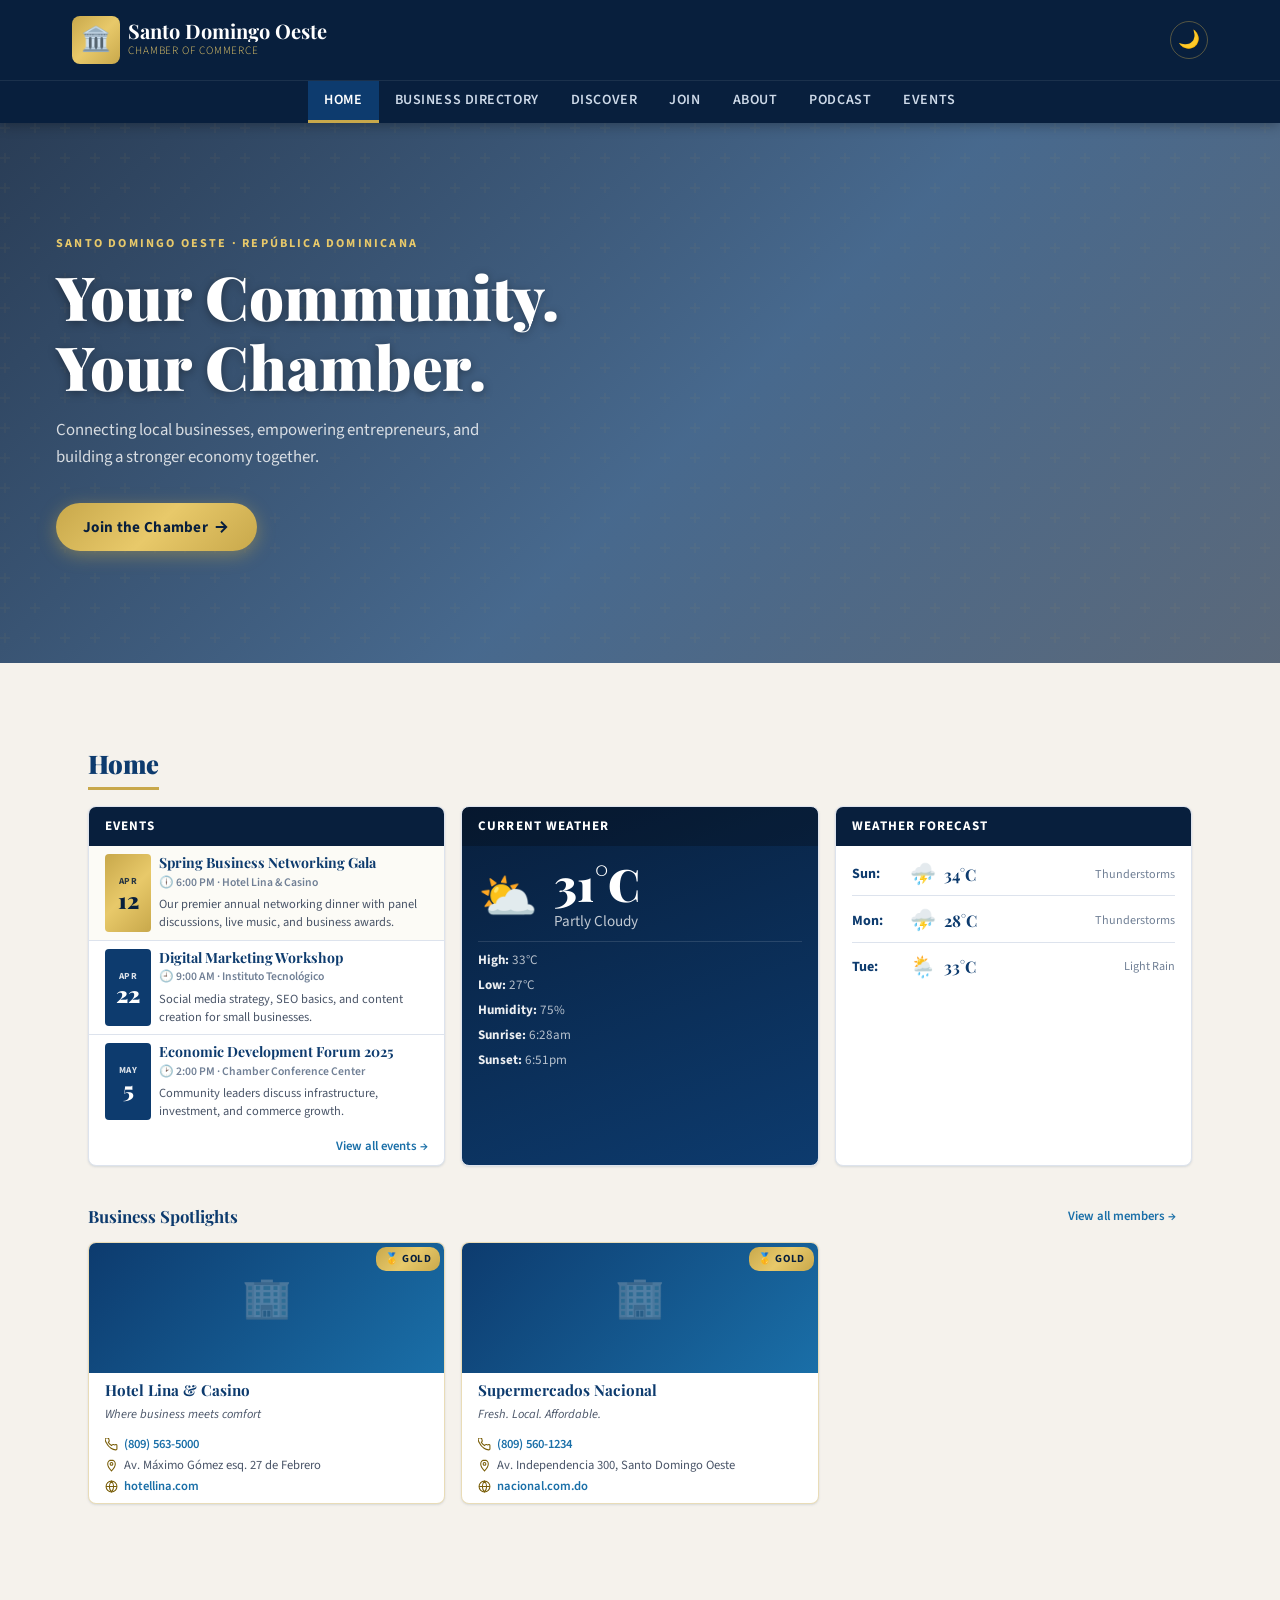
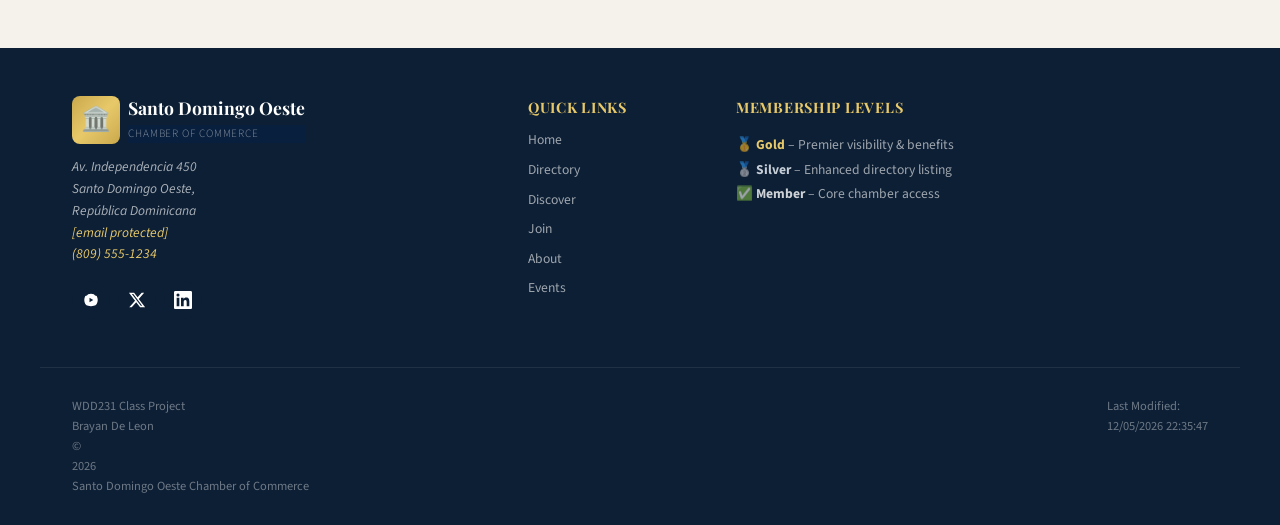
==== chamber/index.html @ 4461fe11 "WEEK3" ====
<!DOCTYPE html>
<html lang="en">
<head>
  <meta charset="UTF-8">
  <meta name="viewport" content="width=device-width, initial-scale=1.0">
  <meta name="description" content="Welcome to the Santo Domingo Oeste Chamber of Commerce. Empowering local businesses, fostering community growth, and connecting entrepreneurs in the region.">
  <meta name="author" content="Brayan De Leon">
  <title>Santo Domingo Oeste Chamber of Commerce</title>

  <link rel="icon" type="image/svg+xml" href="images/favicon.svg">
  <link rel="icon" type="image/png" sizes="32x32" href="images/favicon-32.png">

  <meta property="og:title" content="Santo Domingo Oeste Chamber of Commerce">
  <meta property="og:description" content="Empowering local businesses and fostering community growth in Santo Domingo Oeste.">
  <meta property="og:image" content="https://bryanW03.github.io/wdd231/chamber/images/logo.webp">
  <meta property="og:url" content="https://bryanW03.github.io/wdd231/chamber/index.html">
  <meta property="og:type" content="website">

  <link rel="preconnect" href="https://fonts.googleapis.com">
  <link rel="preconnect" href="https://fonts.gstatic.com" crossorigin>
  <link href="https://fonts.googleapis.com/css2?family=Playfair+Display:wght@700;900&family=Source+Sans+3:wght@300;400;600;700&display=swap" rel="stylesheet">

  <link rel="stylesheet" href="styles/normalize_style.css">
  <link rel="stylesheet" href="styles/small_style.css">
  <link rel="stylesheet" href="styles/large_style.css">
  <link rel="stylesheet" href="styles/home_style.css">
  <script src="scripts/script.js" defer></script>
  <script src="scripts/home.js" defer></script>
</head>

<body>

  <a href="#main-content" class="skip-link">Skip to main content</a>

  <!-- ══════════ HEADER ══════════ -->
  <header id="main-header">
    <div class="header-inner">
      <a href="index.html" class="logo-group" aria-label="Santo Domingo Oeste Chamber of Commerce - Home">
        <div class="logo-icon" aria-hidden="true">🏛️</div>
        <div class="logo-text">
          <span class="logo-title">Santo Domingo Oeste</span>
          <span class="logo-subtitle">Chamber of Commerce</span>
        </div>
      </a>
      <div class="header-controls">
        <button id="dark-mode-toggle" aria-label="Switch to dark mode" title="Toggle dark mode">🌙</button>
        <button id="menu-toggle" aria-label="Open navigation menu" aria-expanded="false" aria-controls="main-nav">
          <span class="hamburger-line"></span>
          <span class="hamburger-line"></span>
          <span class="hamburger-line"></span>
        </button>
      </div>
    </div>
    <nav id="main-nav" aria-label="Primary navigation">
      <ul>
        <li><a href="index.html" aria-current="page">Home</a></li>
        <li><a href="directory.html">Business Directory</a></li>
        <li><a href="discover.html">Discover</a></li>
        <li><a href="join.html">Join</a></li>
        <li><a href="about.html">About</a></li>
        <li><a href="podcast.html">Podcast</a></li>
        <li><a href="events.html">Events</a></li>
      </ul>
    </nav>
  </header>

  <!-- ══════════ HERO ══════════ -->
  <section class="hero" aria-labelledby="hero-heading">
    <div class="hero-bg" aria-hidden="true"></div>
    <div class="hero-overlay" aria-hidden="true"></div>
    <div class="hero-content">
      <p class="hero-eyebrow">Santo Domingo Oeste · República Dominicana</p>
      <h1 id="hero-heading" class="hero-title">
        Your Community.<br>Your Chamber.
      </h1>
      <p class="hero-subtitle">Connecting local businesses, empowering entrepreneurs, and building a stronger economy together.</p>
      <!-- ★ CALL TO ACTION — required by rubric ★ -->
      <a href="join.html" class="btn-cta" aria-label="Join the Santo Domingo Oeste Chamber of Commerce">
        Join the Chamber
        <svg viewBox="0 0 24 24" fill="none" stroke="currentColor" stroke-width="2.5" width="18" height="18" aria-hidden="true">
          <path d="M5 12h14M12 5l7 7-7 7"/>
        </svg>
      </a>
    </div>
  </section>

  <!-- ══════════ MAIN ══════════ -->
  <main id="main-content">
    <div class="home-wrapper">

      <!-- SECTION LABEL — mirrors wireframe "Home" label -->
      <h2 class="home-section-label">Home</h2>

      <!-- ─────────────────────────────────────────────────
           INFO ROW  (wireframe: Events | Weather | Forecast)
           Mobile: stacked single column
           Desktop: 3-column equal grid
      ───────────────────────────────────────────────────── -->
      <div class="info-row">

        <!-- EVENTS -->
        <section class="info-panel panel-events" aria-labelledby="events-heading">
          <h3 id="events-heading" class="panel-heading">Events</h3>

          <article class="event-item event-featured">
            <div class="event-date-badge">
              <span class="event-month">APR</span>
              <span class="event-day">12</span>
            </div>
            <div class="event-body">
              <h4 class="event-title">Spring Business Networking Gala</h4>
              <p class="event-meta">🕕 6:00 PM · Hotel Lina &amp; Casino</p>
              <p class="event-desc">Our premier annual networking dinner with panel discussions, live music, and business awards.</p>
            </div>
          </article>

          <article class="event-item">
            <div class="event-date-badge">
              <span class="event-month">APR</span>
              <span class="event-day">22</span>
            </div>
            <div class="event-body">
              <h4 class="event-title">Digital Marketing Workshop</h4>
              <p class="event-meta">🕘 9:00 AM · Instituto Tecnológico</p>
              <p class="event-desc">Social media strategy, SEO basics, and content creation for small businesses.</p>
            </div>
          </article>

          <article class="event-item">
            <div class="event-date-badge">
              <span class="event-month">MAY</span>
              <span class="event-day">5</span>
            </div>
            <div class="event-body">
              <h4 class="event-title">Economic Development Forum 2025</h4>
              <p class="event-meta">🕑 2:00 PM · Chamber Conference Center</p>
              <p class="event-desc">Community leaders discuss infrastructure, investment, and commerce growth.</p>
            </div>
          </article>

          <a href="events.html" class="panel-link">View all events →</a>
        </section>

        <!-- CURRENT WEATHER -->
        <section class="info-panel panel-weather" aria-labelledby="weather-heading">
          <h3 id="weather-heading" class="panel-heading">Current Weather</h3>
          <div id="weather-current" aria-live="polite" aria-atomic="true">
            <div class="panel-loading">
              <div class="loading-spinner" aria-hidden="true"></div>
              <span>Loading weather…</span>
            </div>
          </div>
        </section>

        <!-- WEATHER FORECAST -->
        <section class="info-panel panel-forecast" aria-labelledby="forecast-heading">
          <h3 id="forecast-heading" class="panel-heading">Weather Forecast</h3>
          <div id="weather-forecast" aria-live="polite" aria-atomic="true">
            <div class="panel-loading">
              <div class="loading-spinner" aria-hidden="true"></div>
              <span>Loading forecast…</span>
            </div>
          </div>
        </section>

      </div><!-- /.info-row -->

      <!-- ─────────────────────────────────────────────────
           BUSINESS SPOTLIGHTS  (wireframe: 3 cards in a row)
           Mobile: stacked | Desktop: 3-column grid
      ───────────────────────────────────────────────────── -->
      <section class="spotlights-section" aria-labelledby="spotlights-heading">
        <div class="spotlights-header">
          <h3 id="spotlights-heading" class="spotlights-title">Business Spotlights</h3>
          <a href="directory.html" class="panel-link">View all members →</a>
        </div>

        <div id="spotlights-container" class="spotlights-grid" role="list" aria-label="Featured chamber members" aria-live="polite">
          <div class="panel-loading">
            <div class="loading-spinner" aria-hidden="true"></div>
            <span>Loading spotlights…</span>
          </div>
        </div>
      </section>

    </div><!-- /.home-wrapper -->
  </main>

  <!-- ══════════ FOOTER ══════════ -->
  <footer id="main-footer">
    <div class="footer-top">

      <div class="footer-brand">
        <div class="logo-group footer-logo-group">
          <div class="logo-icon" aria-hidden="true">🏛️</div>
          <div class="logo-text">
            <span class="logo-title">Santo Domingo Oeste</span>
            <span class="logo-subtitle footer-logo-subtitle">Chamber of Commerce</span>
          </div>
        </div>
        <div class="footer-contact">
          <address>
            <p>Av. Independencia 450<br>
               Santo Domingo Oeste,<br>
               República Dominicana</p>
            <p>
              <a href="/cdn-cgi/l/email-protection#a2cbccc4cde2d1c6cdc1cac3cfc0c7d08cc1cdcf"><span class="__cf_email__" data-cfemail="c1a8afa7ae81b2a5aea2a9a0aca3a4b3efa2aeac">[email&#160;protected]</span></a><br>
              <a href="tel:+18095551234">(809) 555-1234</a>
            </p>
          </address>
        </div>
        <nav class="footer-social" aria-label="Social media links">
          <a href="https://youtube.com" class="social-link" target="_blank" rel="noopener noreferrer" aria-label="YouTube">
            <svg viewBox="0 0 24 24" width="18" height="18" fill="currentColor" aria-hidden="true"><path d="M19.59 6.69a4.83 4.83 0 01-3.77-2.47 12.38 12.38 0 00-7.64 0A4.83 4.83 0 014.41 6.69 11.49 11.49 0 003 12a11.49 11.49 0 001.41 5.31 4.83 4.83 0 003.77 2.47 12.38 12.38 0 007.64 0 4.83 4.83 0 003.77-2.47A11.49 11.49 0 0021 12a11.49 11.49 0 00-1.41-5.31zM10 15V9l5 3z"/></svg>
          </a>
          <a href="https://twitter.com" class="social-link" target="_blank" rel="noopener noreferrer" aria-label="Twitter / X">
            <svg viewBox="0 0 24 24" width="18" height="18" fill="currentColor" aria-hidden="true"><path d="M18.244 2.25h3.308l-7.227 8.26 8.502 11.24H16.17l-5.214-6.817L4.99 21.75H1.68l7.73-8.835L1.254 2.25H8.08l4.713 6.231zm-1.161 17.52h1.833L7.084 4.126H5.117z"/></svg>
          </a>
          <a href="https://linkedin.com" class="social-link" target="_blank" rel="noopener noreferrer" aria-label="LinkedIn">
            <svg viewBox="0 0 24 24" width="18" height="18" fill="currentColor" aria-hidden="true"><path d="M20.447 20.452h-3.554v-5.569c0-1.328-.027-3.037-1.852-3.037-1.853 0-2.136 1.445-2.136 2.939v5.667H9.351V9h3.414v1.561h.046c.477-.9 1.637-1.85 3.37-1.85 3.601 0 4.267 2.37 4.267 5.455v6.286zM5.337 7.433a2.062 2.062 0 01-2.063-2.065 2.064 2.064 0 112.063 2.065zm1.782 13.019H3.555V9h3.564v11.452zM22.225 0H1.771C.792 0 0 .774 0 1.729v20.542C0 23.227.792 24 1.771 24h20.451C23.2 24 24 23.227 24 22.271V1.729C24 .774 23.2 0 22.222 0h.003z"/></svg>
          </a>
        </nav>
      </div>

      <nav class="footer-nav" aria-label="Footer navigation">
        <h2>Quick Links</h2>
        <ul>
          <li><a href="index.html">Home</a></li>
          <li><a href="directory.html">Directory</a></li>
          <li><a href="discover.html">Discover</a></li>
          <li><a href="join.html">Join</a></li>
          <li><a href="about.html">About</a></li>
          <li><a href="events.html">Events</a></li>
        </ul>
      </nav>

      <div class="footer-info">
        <h2>Membership Levels</h2>
        <p class="footer-membership-text">
          🥇 <strong class="footer-gold">Gold</strong> – Premier visibility &amp; benefits<br>
          🥈 <strong class="footer-silver">Silver</strong> – Enhanced directory listing<br>
          ✅ <strong class="footer-member">Member</strong> – Core chamber access
        </p>
      </div>

    </div>

    <div class="footer-bottom">
      <div class="footer-bottom-inner">
        <p class="footer-dev-info">
          <span>WDD231 Class Project</span>
          <span>Brayan De Leon</span>
          <span>© <span id="copyright-year"></span> Santo Domingo Oeste Chamber of Commerce</span>
        </p>
        <p class="footer-dev-info">
          Last Modified: <span id="last-modified"></span>
        </p>
      </div>
    </div>
  </footer>

</body>
</html>
---- chamber/styles/small_style.css ----
:root {
  
  --color-primary: #0d3b6e;       
  --color-primary-dark: #081f3d;
  --color-secondary: #1a6fa8;     
  --color-accent: #c8a84b;        
  --color-accent-light: #e8c96a;
  --color-accent-text: #7a5f0a;   
  --color-bg: #f5f2ec;            
  --color-bg-card: #ffffff;
  --color-bg-dark: #0d1f35;
  --color-text: #1a1a2e;
  --color-text-light: #4a5568;
  --color-text-muted: #718096;
  --color-border: #dde3ed;
  --color-gold-gradient: linear-gradient(135deg, #c8a84b 0%, #e8c96a 50%, #c8a84b 100%);

  
  --font-display: 'Playfair Display', Georgia, serif;
  --font-body: 'Source Sans 3', 'Segoe UI', sans-serif;

  
  --space-xs: 0.25rem;
  --space-sm: 0.5rem;
  --space-md: 1rem;
  --space-lg: 1.5rem;
  --space-xl: 2rem;
  --space-2xl: 3rem;

  
  --radius-sm: 4px;
  --radius-md: 8px;
  --radius-lg: 16px;

  
  --shadow-sm: 0 1px 3px rgba(13,59,110,0.08), 0 1px 2px rgba(13,59,110,0.06);
  --shadow-md: 0 4px 12px rgba(13,59,110,0.12), 0 2px 6px rgba(13,59,110,0.08);
  --shadow-lg: 0 8px 24px rgba(13,59,110,0.16), 0 4px 12px rgba(13,59,110,0.1);

  
  --transition: 0.25s ease;
}

*, *::before, *::after {
  box-sizing: border-box;
}


.page-banner a {
  color: #ffffff;
  background-color: #0d3b6e;
}

#main-nav a {
  color: #ffffff;
  background-color: #0d3b6e;
}

#main-header a {
  color: #ffffff;
  background-color: var(--color-primary-dark);
}

#main-footer a.social-link {
  color: #ffffff;
  background-color: #0d1f35;
}

.skip-link {
  position: absolute;
  top: -100%;
  left: 0;
  background: var(--color-accent);
  color: var(--color-primary-dark);
  padding: var(--space-sm) var(--space-md);
  font-weight: 700;
  z-index: 9999;
  border-radius: 0 0 var(--radius-sm) 0;
}
.skip-link:focus {
  top: 0;
}

#main-header {
  background: var(--color-primary-dark);
  color: #ffffff;
  padding: var(--space-md) var(--space-md);
  position: sticky;
  top: 0;
  z-index: 100;
  box-shadow: 0 2px 12px rgba(0,0,0,0.3);
}

.header-inner {
  display: flex;
  align-items: center;
  justify-content: space-between;
  gap: var(--space-md);
  max-width: 1200px;
  margin: 0 auto;
}

.logo-group {
  display: flex;
  align-items: center;
  gap: var(--space-sm);
  text-decoration: none;
}

.logo-icon {
  width: 48px;
  height: 48px;
  background: var(--color-gold-gradient);
  border-radius: var(--radius-md);
  display: flex;
  align-items: center;
  justify-content: center;
  flex-shrink: 0;
  font-size: 1.5rem;
}

.logo-text {
  display: flex;
  flex-direction: column;
}

.logo-title {
  font-family: var(--font-display);
  font-size: 1rem;
  font-weight: 700;
  color: #ffffff;
  line-height: 1.1;
}

.logo-subtitle {
  font-size: 0.65rem;
  color: var(--color-accent-light);
  background-color: #081f3d;
  font-weight: 300;
  letter-spacing: 0.08em;
  text-transform: uppercase;
}

.header-controls {
  display: flex;
  align-items: center;
  gap: var(--space-sm);
}

#dark-mode-toggle {
  background: none;
  border: 1.5px solid rgba(200,168,75,0.4);
  color: var(--color-accent);
  cursor: pointer;
  border-radius: 50%;
  width: 38px;
  height: 38px;
  display: flex;
  align-items: center;
  justify-content: center;
  font-size: 1.1rem;
  transition: background var(--transition), border-color var(--transition);
}

#dark-mode-toggle:hover {
  background: rgba(200,168,75,0.15);
  border-color: var(--color-accent);
}

#menu-toggle {
  background: none;
  border: none;
  cursor: pointer;
  padding: var(--space-xs);
  display: flex;
  flex-direction: column;
  gap: 5px;
}

.hamburger-line {
  display: block;
  width: 24px;
  height: 2px;
  background: var(--color-accent);
  transition: transform var(--transition), opacity var(--transition);
  border-radius: 2px;
}

#menu-toggle[aria-expanded="true"] .hamburger-line:nth-child(1) {
  transform: translateY(7px) rotate(45deg);
}
#menu-toggle[aria-expanded="true"] .hamburger-line:nth-child(2) {
  opacity: 0;
}
#menu-toggle[aria-expanded="true"] .hamburger-line:nth-child(3) {
  transform: translateY(-7px) rotate(-45deg);
}

#main-nav {
  background: var(--color-primary);
  max-height: 0;
  overflow: hidden;
  transition: max-height 0.35s ease;
}

#main-nav.open {
  max-height: 500px;
}

#main-nav ul {
  list-style: none;
  padding: var(--space-sm) 0;
  max-width: 1200px;
  margin: 0 auto;
}

#main-nav ul li a {
  display: block;
  padding: var(--space-sm) var(--space-lg);
  color: #cdd9e8;
  font-weight: 600;
  font-size: 0.95rem;
  letter-spacing: 0.02em;
  border-left: 3px solid transparent;
  transition: color var(--transition), background var(--transition), border-color var(--transition);
}

#main-nav ul li a:hover,
#main-nav ul li a:focus {
  color: #ffffff;
  background-color: #0d3b6e;
  border-left-color: var(--color-accent);
  text-decoration: none;
}

#main-nav ul li a[aria-current="page"] {
  color: #ffffff;
  border-left-color: var(--color-accent);
  background-color: #0d3b6e;
}

.page-banner {
  background: linear-gradient(135deg, var(--color-primary-dark) 0%, var(--color-primary) 60%, var(--color-secondary) 100%);
  padding: var(--space-xl) var(--space-md);
  text-align: center;
  position: relative;
  overflow: hidden;
}

.page-banner::before {
  content: '';
  position: absolute;
  inset: 0;
  background: url("data:image/svg+xml,%3Csvg width='60' height='60' viewBox='0 0 60 60' xmlns='http://www.w3.org/2000/svg'%3E%3Cg fill='none' fill-rule='evenodd'%3E%3Cg fill='%23c8a84b' fill-opacity='0.05'%3E%3Cpath d='M36 34v-4h-2v4h-4v2h4v4h2v-4h4v-2h-4zm0-30V0h-2v4h-4v2h4v4h2V6h4V4h-4zM6 34v-4H4v4H0v2h4v4h2v-4h4v-2H6zM6 4V0H4v4H0v2h4v4h2V6h4V4H6z'/%3E%3C/g%3E%3C/g%3E%3C/svg%3E");
}

.page-banner-content {
  position: relative;
  z-index: 1;
}

.page-banner h1 {
  font-family: var(--font-display);
  font-size: 1.8rem;
  color: #ffffff;
  background-color: #0d3b6e;
  margin: 0 0 var(--space-xs);
  line-height: 1.2;
}

.page-banner h1 span {
  color: #ffffff;
  background-color: #0d3b6e;
}

.page-banner p {
  color: #ffffff;
  background-color: #0d3b6e;
  font-size: 0.95rem;
  margin: 0;
}

.breadcrumb {
  display: inline-flex;
  align-items: center;
  gap: var(--space-xs);
  font-size: 0.8rem;
  color: #ffffff;
  background-color: #0d3b6e;
  padding: 0;
  border-radius: 0;
  margin-bottom: var(--space-sm);
}

.breadcrumb a {
  color: #ffffff;
  background-color: #0d3b6e;
  text-decoration: none;
  font-weight: 400;
  padding: 0;
}

.breadcrumb a:hover {
  color: var(--color-accent-light);
  background-color: #0d3b6e;
  text-decoration: underline;
}

#main-content {
  max-width: 1200px;
  margin: 0 auto;
  padding: var(--space-xl) var(--space-md);
}

.directory-controls {
  display: flex;
  flex-direction: column;
  gap: var(--space-md);
  margin-bottom: var(--space-xl);
  padding: var(--space-md);
  background: var(--color-bg-card);
  border-radius: var(--radius-lg);
  box-shadow: var(--shadow-sm);
  border: 1px solid var(--color-border);
}

.controls-label {
  font-size: 0.8rem;
  font-weight: 700;
  color: #5a6478;
  text-transform: uppercase;
  letter-spacing: 0.1em;
  margin-bottom: var(--space-xs);
}

.view-toggle {
  display: flex;
  gap: var(--space-sm);
}

.view-btn {
  display: flex;
  align-items: center;
  gap: var(--space-xs);
  padding: var(--space-sm) var(--space-md);
  background: transparent;
  border: 1.5px solid var(--color-border);
  border-radius: var(--radius-md);
  color: var(--color-text-light);
  font-family: var(--font-body);
  font-size: 0.85rem;
  font-weight: 600;
  cursor: pointer;
  transition: all var(--transition);
}

.view-btn:hover {
  border-color: var(--color-secondary);
  color: var(--color-secondary);
  background: rgba(26,111,168,0.05);
}

.view-btn.active {
  background: var(--color-primary);
  border-color: var(--color-primary);
  color: #ffffff;
}

.view-btn svg {
  width: 16px;
  height: 16px;
  flex-shrink: 0;
}

.filter-group {
  display: flex;
  flex-wrap: wrap;
  gap: var(--space-xs);
}

.filter-btn {
  padding: var(--space-xs) var(--space-md);
  background: transparent;
  border: 1.5px solid var(--color-border);
  border-radius: 20px;
  font-family: var(--font-body);
  font-size: 0.8rem;
  font-weight: 600;
  color: var(--color-text-light);
  cursor: pointer;
  transition: all var(--transition);
  white-space: nowrap;
}

.filter-btn:hover {
  border-color: var(--color-accent);
  color: var(--color-primary);
}

.filter-btn.active {
  background: var(--color-accent);
  border-color: var(--color-accent);
  color: var(--color-primary-dark);
}

#members-container {
  min-height: 200px;
}

#members-container.grid-view {
  display: grid;
  grid-template-columns: 1fr;
  gap: var(--space-lg);
}

.member-card {
  background: var(--color-bg-card);
  border-radius: var(--radius-lg);
  overflow: hidden;
  box-shadow: var(--shadow-sm);
  border: 1px solid var(--color-border);
  transition: transform var(--transition), box-shadow var(--transition);
  position: relative;
  animation: fadeInUp 0.4s ease both;
}

.member-card:hover {
  transform: translateY(-3px);
  box-shadow: var(--shadow-lg);
}

.membership-badge {
  position: absolute;
  top: var(--space-sm);
  right: var(--space-sm);
  z-index: 2;
  padding: 3px 10px;
  border-radius: 12px;
  font-size: 0.7rem;
  font-weight: 700;
  letter-spacing: 0.06em;
  text-transform: uppercase;
}

.badge-gold {
  background: var(--color-gold-gradient);
  color: var(--color-primary-dark);
}

.badge-silver {
  background: linear-gradient(135deg, #9ba5b2 0%, #c5cdd6 50%, #9ba5b2 100%);
  color: #1a2232;
}

.badge-member {
  background: #dce8f5;
  color: #0d3b6e;
  border: 1px solid #b0c8e0;
}

.card-image-wrap {
  width: 100%;
  height: 140px;
  background: linear-gradient(135deg, var(--color-primary) 0%, var(--color-secondary) 100%);
  overflow: hidden;
  display: flex;
  align-items: center;
  justify-content: center;
  position: relative;
}

.card-img {
  width: 100%;
  height: 100%;
  object-fit: cover;
  transition: transform 0.4s ease;
}

.member-card:hover .card-img {
  transform: scale(1.04);
}

.card-img-placeholder {
  font-size: 3rem;
  opacity: 0.4;
}

.card-body {
  padding: var(--space-md);
}

.card-title {
  font-family: var(--font-display);
  font-size: 1rem;
  font-weight: 700;
  color: var(--color-primary);
  margin: 0 0 var(--space-xs);
  line-height: 1.3;
}

.card-tagline {
  font-size: 0.8rem;
  color: #4a5568;
  margin: 0 0 var(--space-md);
  font-style: italic;
}

.card-info {
  display: flex;
  flex-direction: column;
  gap: var(--space-xs);
}

.card-info-row {
  display: flex;
  align-items: flex-start;
  gap: var(--space-sm);
  font-size: 0.82rem;
  color: var(--color-text-light);
}

.card-info-icon {
  width: 16px;
  height: 16px;
  flex-shrink: 0;
  color: var(--color-accent-text);
  margin-top: 1px;
}

.card-info-row a {
  color: var(--color-secondary);
  font-weight: 600;
  word-break: break-word;
}

#members-container.list-view {
  display: flex;
  flex-direction: column;
  gap: var(--space-sm);
}

#members-container.list-view .member-card {
  border-radius: var(--radius-md);
  box-shadow: none;
  border: 1px solid var(--color-border);
}

#members-container.list-view .card-image-wrap {
  display: none;
}

#members-container.list-view .card-body {
  display: flex;
  flex-direction: column;
  gap: var(--space-xs);
  padding: var(--space-sm) var(--space-md);
}

#members-container.list-view .card-tagline {
  display: none;
}

#members-container.list-view .card-title {
  font-size: 0.95rem;
  margin: 0;
}

#members-container.list-view .card-info {
  flex-direction: row;
  flex-wrap: wrap;
  gap: var(--space-xs) var(--space-md);
}

#members-container.list-view .card-info-row {
  font-size: 0.8rem;
}

#members-container.list-view .membership-badge {
  position: static;
  display: inline-block;
  margin-bottom: var(--space-xs);
  align-self: flex-start;
}

.loading-state {
  display: flex;
  flex-direction: column;
  align-items: center;
  justify-content: center;
  gap: var(--space-md);
  padding: var(--space-2xl);
  color: var(--color-text-muted);
}

.loading-spinner {
  width: 40px;
  height: 40px;
  border: 3px solid var(--color-border);
  border-top-color: var(--color-accent);
  border-radius: 50%;
  animation: spin 0.8s linear infinite;
}

@keyframes spin {
  to { transform: rotate(360deg); }
}

.directory-meta {
  display: flex;
  align-items: center;
  justify-content: space-between;
  flex-wrap: wrap;
  gap: var(--space-sm);
  margin-bottom: var(--space-md);
  padding: 0 var(--space-xs);
}

.member-count {
  font-size: 0.85rem;
  color: #5a6478;
}

.member-count strong {
  color: var(--color-primary);
  font-weight: 700;
}

#main-footer {
  background: var(--color-bg-dark);
  color: rgba(255,255,255,0.8);
  margin-top: var(--space-2xl);
}

.footer-top {
  display: flex;
  flex-direction: column;
  gap: var(--space-xl);
  padding: var(--space-xl) var(--space-md);
  max-width: 1200px;
  margin: 0 auto;
}

.footer-brand .logo-title {
  font-size: 1.1rem;
  margin-bottom: var(--space-sm);
  display: block;
}

.footer-contact {
  display: flex;
  flex-direction: column;
  gap: var(--space-xs);
}

.footer-contact p {
  margin: 0;
  font-size: 0.85rem;
  color: rgba(255,255,255,0.65);
  line-height: 1.6;
}

.footer-contact a {
  color: var(--color-accent-light);
  background-color: #0d1f35;
}

.footer-social {
  display: flex;
  gap: var(--space-sm);
  margin-top: var(--space-md);
}

.social-link {
  display: flex;
  align-items: center;
  justify-content: center;
  width: 38px;
  height: 38px;
  background-color: #162d4a;
  border-radius: 50%;
  color: #ffffff;
  transition: background var(--transition), color var(--transition);
  font-size: 1rem;
}

.social-link:hover {
  background: var(--color-accent);
  color: var(--color-primary-dark);
  text-decoration: none;
}

.footer-nav h2,
.footer-info h2 {
  font-family: var(--font-display);
  font-size: 0.9rem;
  font-weight: 700;
  color: var(--color-accent-light);
  margin: 0 0 var(--space-sm);
  letter-spacing: 0.05em;
  text-transform: uppercase;
}

.footer-nav ul {
  list-style: none;
  padding: 0;
  margin: 0;
  display: flex;
  flex-direction: column;
  gap: var(--space-xs);
}

.footer-nav ul li a {
  font-size: 0.85rem;
  color: rgba(255,255,255,0.6);
  transition: color var(--transition);
}

.footer-nav ul li a:hover {
  color: var(--color-accent-light);
  background-color: #0d1f35;
  text-decoration: none;
}

.footer-bottom {
  border-top: 1px solid rgba(255,255,255,0.08);
  padding: var(--space-md);
  max-width: 1200px;
  margin: 0 auto;
}

.footer-bottom-inner {
  display: flex;
  flex-direction: column;
  gap: var(--space-xs);
  text-align: center;
}

.footer-dev-info {
  font-size: 0.78rem;
  color: rgba(255,255,255,0.4);
}

.footer-dev-info span {
  display: block;
}

body.dark-mode {
  --color-bg: #0d1520;
  --color-bg-card: #141f2e;
  --color-border: #1e2d42;
  --color-text: #e8edf4;
  --color-text-light: #a0aec0;
  --color-text-muted: #718096;
}

body.dark-mode .page-banner {
  background: linear-gradient(135deg, #060d18 0%, var(--color-primary-dark) 100%);
}

:focus-visible {
  outline: 2px solid var(--color-accent);
  outline-offset: 3px;
  border-radius: 3px;
}

.footer-logo-group {
  margin-bottom: 0.75rem;
}

.footer-logo-subtitle {
  color: rgba(255,255,255,0.5);
}

.footer-membership-text {
  font-size: 0.85rem;
  color: rgba(255,255,255,0.6);
  line-height: 1.8;
}

.footer-gold {
  color: var(--color-accent-light);
  background-color: #0d1f35;
}

.footer-silver {
  color: #c5cdd6;
}

.footer-member {
  color: rgba(255,255,255,0.8);
}

@keyframes fadeInUp {
  from {
    opacity: 0;
    transform: translateY(16px);
  }
  to {
    opacity: 1;
    transform: translateY(0);
  }
}
---- chamber/styles/large_style.css ----
/* large_style.css */
@media (min-width: 640px) {
  #main-header {
    padding: var(--space-md) var(--space-xl);
  }

  .logo-title {
    font-size: 1.15rem;
  }

  .logo-subtitle {
    font-size: 0.7rem;
  }

  .page-banner {
    padding: var(--space-2xl) var(--space-xl);
  }

  .page-banner h1 {
    font-size: 2.2rem;
  }

  #main-content {
    padding: var(--space-xl) var(--space-xl);
  }

  .directory-controls {
    flex-direction: row;
    align-items: flex-start;
    justify-content: space-between;
    padding: var(--space-md) var(--space-lg);
  }

  .controls-left {
    display: flex;
    flex-direction: column;
    gap: var(--space-sm);
  }

  #members-container.grid-view {
    grid-template-columns: repeat(2, 1fr);
  }

  .footer-top {
    padding: var(--space-xl) var(--space-xl);
    flex-direction: row;
    flex-wrap: wrap;
  }

  .footer-brand {
    flex: 1 1 200px;
  }

  .footer-nav {
    flex: 0 1 160px;
  }

  .footer-info {
    flex: 1 1 200px;
  }

  .footer-bottom {
    padding: var(--space-md) var(--space-xl);
  }

  .footer-bottom-inner {
    flex-direction: row;
    justify-content: space-between;
    text-align: left;
  }
}

@media (min-width: 900px) {
  
  #menu-toggle {
    display: none;
  }

  #main-header {
    display: flex;
    flex-direction: column;
    padding: 0;
  }

  .header-inner {
    padding: var(--space-md) var(--space-xl);
    width: 100%;
  }

  #main-nav {
    background: var(--color-primary-dark);
    max-height: none !important;
    border-top: 1px solid rgba(255,255,255,0.08);
  }

  #main-nav ul {
    display: flex;
    flex-direction: row;
    justify-content: center;
    padding: 0 var(--space-xl);
    gap: 0;
  }

  #main-nav ul li a {
    padding: var(--space-sm) var(--space-md);
    border-left: none;
    border-bottom: 3px solid transparent;
    font-size: 0.88rem;
    letter-spacing: 0.04em;
    text-transform: uppercase;
  }

  #main-nav ul li a:hover,
  #main-nav ul li a:focus,
  #main-nav ul li a[aria-current="page"] {
    border-left: none;
    border-bottom-color: var(--color-accent);
    background: var(--color-primary);
  }

  .logo-title {
    font-size: 1.25rem;
  }

  .page-banner h1 {
    font-size: 2.8rem;
  }

  .page-banner p {
    font-size: 1.05rem;
  }

  #main-content {
    padding: var(--space-2xl) var(--space-xl);
  }

  #members-container.grid-view {
    grid-template-columns: repeat(3, 1fr);
  }

  .card-image-wrap {
    height: 160px;
  }

  
  #members-container.list-view .member-card {
    border-radius: var(--radius-md);
  }

  #members-container.list-view .card-body {
    flex-direction: row;
    align-items: center;
    gap: var(--space-md);
    flex-wrap: wrap;
  }

  #members-container.list-view .card-title {
    min-width: 200px;
    margin: 0;
  }

  #members-container.list-view .card-info {
    flex: 1;
    flex-direction: row;
    flex-wrap: wrap;
    gap: var(--space-xs) var(--space-lg);
  }

  #members-container.list-view .membership-badge {
    margin: 0;
    flex-shrink: 0;
  }

  .directory-controls {
    flex-direction: row;
    align-items: center;
  }

  .footer-top {
    flex-wrap: nowrap;
    gap: var(--space-2xl);
    padding: var(--space-2xl) var(--space-xl);
  }

  .footer-brand {
    flex: 1.5;
  }
}

@media (min-width: 1200px) {
  #members-container.grid-view {
    grid-template-columns: repeat(4, 1fr);
  }

  .page-banner h1 {
    font-size: 3.2rem;
  }
}
---- chamber/styles/home_style.css ----
/* home_style.css — Home page styles for index.html
   Layout mirrors the provided wireframes:
   Desktop: Hero → [Events | Current Weather | Forecast] → [3 Spotlight cards]
   Mobile:  Hero → Events → Weather → Forecast → Spotlights (all stacked)
*/

/* ═══════════════════════════════════════════
   HERO
═══════════════════════════════════════════ */
.hero {
  position: relative;
  min-height: 480px;
  display: flex;
  align-items: center;
  overflow: hidden;
  color: #ffffff;
}

.hero-bg {
  position: absolute;
  inset: 0;
  background-image: url('https://images.unsplash.com/photo-1477959858617-67f85cf4f1df?w=1400&q=80');
  background-size: cover;
  background-position: center 40%;
  animation: heroZoom 16s ease-in-out infinite alternate;
}

@keyframes heroZoom {
  from { transform: scale(1.0); }
  to   { transform: scale(1.06); }
}

.hero-overlay {
  position: absolute;
  inset: 0;
  background: linear-gradient(
    135deg,
    rgba(8,31,61,0.86) 0%,
    rgba(13,59,110,0.75) 55%,
    rgba(8,31,61,0.65) 100%
  );
}

/* subtle pattern on top of overlay */
.hero-overlay::after {
  content: '';
  position: absolute;
  inset: 0;
  background-image: url("data:image/svg+xml,%3Csvg width='60' height='60' viewBox='0 0 60 60' xmlns='http://www.w3.org/2000/svg'%3E%3Cg fill='%23c8a84b' fill-opacity='0.05'%3E%3Cpath d='M36 34v-4h-2v4h-4v2h4v4h2v-4h4v-2h-4zm0-30V0h-2v4h-4v2h4v4h2V6h4V4h-4zM6 34v-4H4v4H0v2h4v4h2v-4h4v-2H6zM6 4V0H4v4H0v2h4v4h2V6h4V4H6z'/%3E%3C/g%3E%3C/svg%3E");
}

.hero-content {
  position: relative;
  z-index: 2;
  max-width: 1200px;
  margin: 0 auto;
  padding: var(--space-2xl) var(--space-md);
  width: 100%;
}

.hero-eyebrow {
  font-size: 0.76rem;
  font-weight: 700;
  letter-spacing: 0.18em;
  text-transform: uppercase;
  color: var(--color-accent-light);
  margin: 0 0 var(--space-sm);
}

.hero-title {
  font-family: var(--font-display);
  font-size: 2.2rem;
  font-weight: 900;
  line-height: 1.15;
  color: #ffffff;
  margin: 0 0 var(--space-md);
  text-shadow: 0 2px 10px rgba(0,0,0,0.35);
}

.hero-subtitle {
  font-size: 0.98rem;
  color: rgba(255,255,255,0.80);
  max-width: 460px;
  margin: 0 0 var(--space-xl);
  line-height: 1.6;
}

/* ── Call-To-Action button ── */
.btn-cta {
  display: inline-flex;
  align-items: center;
  gap: var(--space-xs);
  background: var(--color-gold-gradient);
  color: var(--color-primary-dark);
  font-family: var(--font-body);
  font-size: 0.95rem;
  font-weight: 700;
  padding: 0.75rem 1.7rem;
  border-radius: 40px;
  text-decoration: none;
  box-shadow: 0 4px 18px rgba(200,168,75,0.45);
  transition: transform var(--transition), box-shadow var(--transition), filter var(--transition);
  letter-spacing: 0.02em;
}

.btn-cta:hover,
.btn-cta:focus {
  transform: translateY(-2px);
  box-shadow: 0 8px 28px rgba(200,168,75,0.55);
  filter: brightness(1.07);
  text-decoration: none;
  color: var(--color-primary-dark);
}

/* ═══════════════════════════════════════════
   HOME WRAPPER
═══════════════════════════════════════════ */
.home-wrapper {
  max-width: 1200px;
  margin: 0 auto;
  padding: var(--space-xl) var(--space-md) var(--space-2xl);
}

/* "Home" section label — matches wireframe */
.home-section-label {
  font-family: var(--font-display);
  font-size: 1.6rem;
  font-weight: 900;
  color: var(--color-primary);
  margin: 0 0 var(--space-md);
  padding-bottom: var(--space-xs);
  border-bottom: 3px solid var(--color-accent);
  display: inline-block;
}

/* ═══════════════════════════════════════════
   INFO ROW  (Events | Current Weather | Forecast)
═══════════════════════════════════════════ */
.info-row {
  display: grid;
  grid-template-columns: 1fr;          /* mobile: stack */
  gap: var(--space-md);
  margin-bottom: var(--space-xl);
}

/* ── Shared panel base ── */
.info-panel {
  border-radius: var(--radius-md);
  overflow: hidden;
  border: 1px solid var(--color-border);
  box-shadow: var(--shadow-sm);
}

.panel-heading {
  font-family: var(--font-body);
  font-size: 0.82rem;
  font-weight: 700;
  text-transform: uppercase;
  letter-spacing: 0.08em;
  color: #ffffff;
  background: var(--color-primary-dark);
  margin: 0;
  padding: 0.55rem var(--space-md);
}

/* ── Events panel ── */
.panel-events {
  background: var(--color-bg-card);
}

.event-item {
  display: flex;
  gap: var(--space-sm);
  padding: var(--space-sm) var(--space-md);
  border-bottom: 1px solid var(--color-border);
  animation: fadeInUp 0.35s ease both;
}

.event-item:last-of-type {
  border-bottom: none;
}

.event-featured {
  background: rgba(200,168,75,0.05);
}

.event-date-badge {
  flex-shrink: 0;
  width: 46px;
  background: var(--color-primary);
  border-radius: var(--radius-sm);
  display: flex;
  flex-direction: column;
  align-items: center;
  justify-content: center;
  padding: 4px;
  color: #ffffff;
}

.event-featured .event-date-badge {
  background: var(--color-gold-gradient);
  color: var(--color-primary-dark);
}

.event-month {
  font-size: 0.58rem;
  font-weight: 700;
  text-transform: uppercase;
  letter-spacing: 0.05em;
  opacity: 0.85;
}

.event-day {
  font-family: var(--font-display);
  font-size: 1.4rem;
  font-weight: 900;
  line-height: 1;
}

.event-body { flex: 1; min-width: 0; }

.event-title {
  font-family: var(--font-display);
  font-size: 0.88rem;
  font-weight: 700;
  color: var(--color-primary);
  margin: 0 0 2px;
  line-height: 1.25;
}

.event-meta {
  font-size: 0.73rem;
  color: var(--color-text-muted);
  font-weight: 600;
  margin: 0 0 3px;
}

.event-desc {
  font-size: 0.78rem;
  color: var(--color-text-light);
  margin: 0;
  line-height: 1.45;
  display: -webkit-box;
  -webkit-line-clamp: 2;
  -webkit-box-orient: vertical;
  overflow: hidden;
}

.panel-link {
  display: block;
  font-size: 0.8rem;
  font-weight: 600;
  color: var(--color-secondary);
  padding: var(--space-sm) var(--space-md);
  text-align: right;
}

.panel-link:hover { color: var(--color-primary); text-decoration: none; }

/* ── Current Weather panel ── */
.panel-weather {
  background: linear-gradient(160deg, var(--color-primary-dark) 0%, var(--color-primary) 100%);
}

.panel-weather .panel-heading {
  background: rgba(0,0,0,0.25);
}

.panel-loading {
  display: flex;
  align-items: center;
  gap: var(--space-sm);
  color: rgba(255,255,255,0.6);
  font-size: 0.88rem;
  padding: var(--space-lg);
}

/* Current weather content (injected by JS) */
.weather-body {
  padding: var(--space-md);
  color: #ffffff;
}

.weather-main-row {
  display: flex;
  align-items: center;
  gap: var(--space-md);
  margin-bottom: var(--space-sm);
}

.weather-icon-xl {
  font-size: 3rem;
  line-height: 1;
}

.weather-temp {
  font-family: var(--font-display);
  font-size: 2.8rem;
  font-weight: 900;
  line-height: 1;
  color: #ffffff;
}

.weather-condition {
  font-size: 0.95rem;
  color: rgba(255,255,255,0.75);
  text-transform: capitalize;
  margin: 2px 0 0;
}

.weather-detail-list {
  display: flex;
  flex-direction: column;
  gap: 4px;
  font-size: 0.82rem;
  color: rgba(255,255,255,0.7);
  border-top: 1px solid rgba(255,255,255,0.12);
  padding-top: var(--space-sm);
  margin-top: var(--space-sm);
}

.weather-detail-list span { display: block; }
.weather-detail-list strong { color: rgba(255,255,255,0.92); }

/* ── Forecast panel ── */
.panel-forecast {
  background: var(--color-bg-card);
}

/* Forecast days list (injected by JS) */
.forecast-list {
  padding: var(--space-sm) var(--space-md);
  display: flex;
  flex-direction: column;
  gap: var(--space-xs);
}

.forecast-row {
  display: flex;
  align-items: center;
  justify-content: space-between;
  padding: var(--space-xs) 0;
  border-bottom: 1px solid var(--color-border);
  font-size: 0.88rem;
  color: var(--color-text);
  gap: var(--space-sm);
}

.forecast-row:last-child { border-bottom: none; }

.forecast-day-name {
  font-weight: 700;
  color: var(--color-primary);
  min-width: 50px;
}

.forecast-icon { font-size: 1.3rem; }

.forecast-temp-val {
  font-weight: 700;
  color: var(--color-primary);
  font-family: var(--font-display);
  font-size: 1rem;
}

.forecast-desc-txt {
  font-size: 0.76rem;
  color: var(--color-text-muted);
  text-transform: capitalize;
  flex: 1;
  text-align: right;
}

/* ═══════════════════════════════════════════
   SPOTLIGHTS  (mirrors wireframe 3-card row)
═══════════════════════════════════════════ */
.spotlights-section {
  margin-top: var(--space-md);
}

.spotlights-header {
  display: flex;
  align-items: center;
  justify-content: space-between;
  margin-bottom: var(--space-sm);
}

.spotlights-title {
  font-family: var(--font-display);
  font-size: 1.05rem;
  font-weight: 700;
  color: var(--color-primary);
  margin: 0;
}

.spotlights-grid {
  display: grid;
  grid-template-columns: 1fr;          /* mobile: stack */
  gap: var(--space-md);
}

/* Spotlight card — matches wireframe structure:
   [image placeholder] | Business Name / tagline / email / phone / url */
.spotlight-card {
  background: var(--color-bg-card);
  border: 1px solid var(--color-border);
  border-radius: var(--radius-md);
  overflow: hidden;
  display: flex;
  flex-direction: column;
  box-shadow: var(--shadow-sm);
  transition: transform var(--transition), box-shadow var(--transition);
  animation: fadeInUp 0.4s ease both;
  position: relative;
}

.spotlight-card:hover {
  transform: translateY(-3px);
  box-shadow: var(--shadow-md);
}

.spotlight-card.gold-card {
  border-color: rgba(200,168,75,0.4);
}

.spotlight-img-wrap {
  width: 100%;
  height: 130px;
  overflow: hidden;
  background: linear-gradient(135deg, var(--color-primary) 0%, var(--color-secondary) 100%);
  position: relative;
}

.spotlight-img {
  width: 100%;
  height: 100%;
  object-fit: cover;
  transition: transform 0.4s ease;
}

.spotlight-card:hover .spotlight-img { transform: scale(1.05); }

.spotlight-level-badge {
  position: absolute;
  top: var(--space-xs);
  right: var(--space-xs);
  padding: 3px 9px;
  border-radius: 10px;
  font-size: 0.68rem;
  font-weight: 700;
  text-transform: uppercase;
  letter-spacing: 0.05em;
  z-index: 2;
}

.badge-gold  { background: var(--color-gold-gradient); color: var(--color-primary-dark); }
.badge-silver {
  background: linear-gradient(135deg, #9ba5b2 0%, #c5cdd6 50%, #9ba5b2 100%);
  color: #1a2232;
}

.spotlight-body {
  padding: var(--space-sm) var(--space-md);
  flex: 1;
  display: flex;
  flex-direction: column;
  gap: 3px;
}

.spotlight-name {
  font-family: var(--font-display);
  font-size: 0.95rem;
  font-weight: 700;
  color: var(--color-primary);
  margin: 0 0 2px;
  line-height: 1.25;
}

.spotlight-tagline {
  font-size: 0.78rem;
  color: var(--color-text-light);
  font-style: italic;
  margin: 0 0 var(--space-sm);
}

.spotlight-detail {
  font-size: 0.79rem;
  color: var(--color-text-light);
  display: flex;
  align-items: flex-start;
  gap: 6px;
  line-height: 1.4;
}

.spotlight-detail a {
  color: var(--color-secondary);
  font-weight: 600;
  word-break: break-word;
}

.sdi {
  width: 13px;
  height: 13px;
  flex-shrink: 0;
  color: var(--color-accent-text);
  margin-top: 2px;
}

/* ═══════════════════════════════════════════
   RESPONSIVE — 640px+
═══════════════════════════════════════════ */
@media (min-width: 640px) {
  .hero-title { font-size: 2.8rem; }

  /* Spotlights: 2 columns on tablet */
  .spotlights-grid {
    grid-template-columns: repeat(2, 1fr);
  }
}

/* ═══════════════════════════════════════════
   RESPONSIVE — 900px+ (desktop)
   Matches desktop wireframe layout exactly
═══════════════════════════════════════════ */
@media (min-width: 900px) {
  .hero { min-height: 540px; }
  .hero-title { font-size: 3.4rem; }
  .hero-subtitle { font-size: 1.05rem; }

  /* 3-equal-column info row */
  .info-row {
    grid-template-columns: repeat(3, 1fr);
    align-items: stretch;
  }

  /* Spotlights: 3 columns */
  .spotlights-grid {
    grid-template-columns: repeat(3, 1fr);
  }
}

@media (min-width: 1200px) {
  .hero-title { font-size: 3.8rem; }
}

/* ═══════════════════════════════════════════
   DARK MODE
═══════════════════════════════════════════ */
body.dark-mode .panel-events,
body.dark-mode .panel-forecast,
body.dark-mode .spotlight-card {
  background: var(--color-bg-card);
  border-color: var(--color-border);
}

body.dark-mode .event-item {
  border-color: var(--color-border);
}

body.dark-mode .forecast-row {
  border-color: var(--color-border);
}

body.dark-mode .event-featured {
  background: rgba(200,168,75,0.06);
}
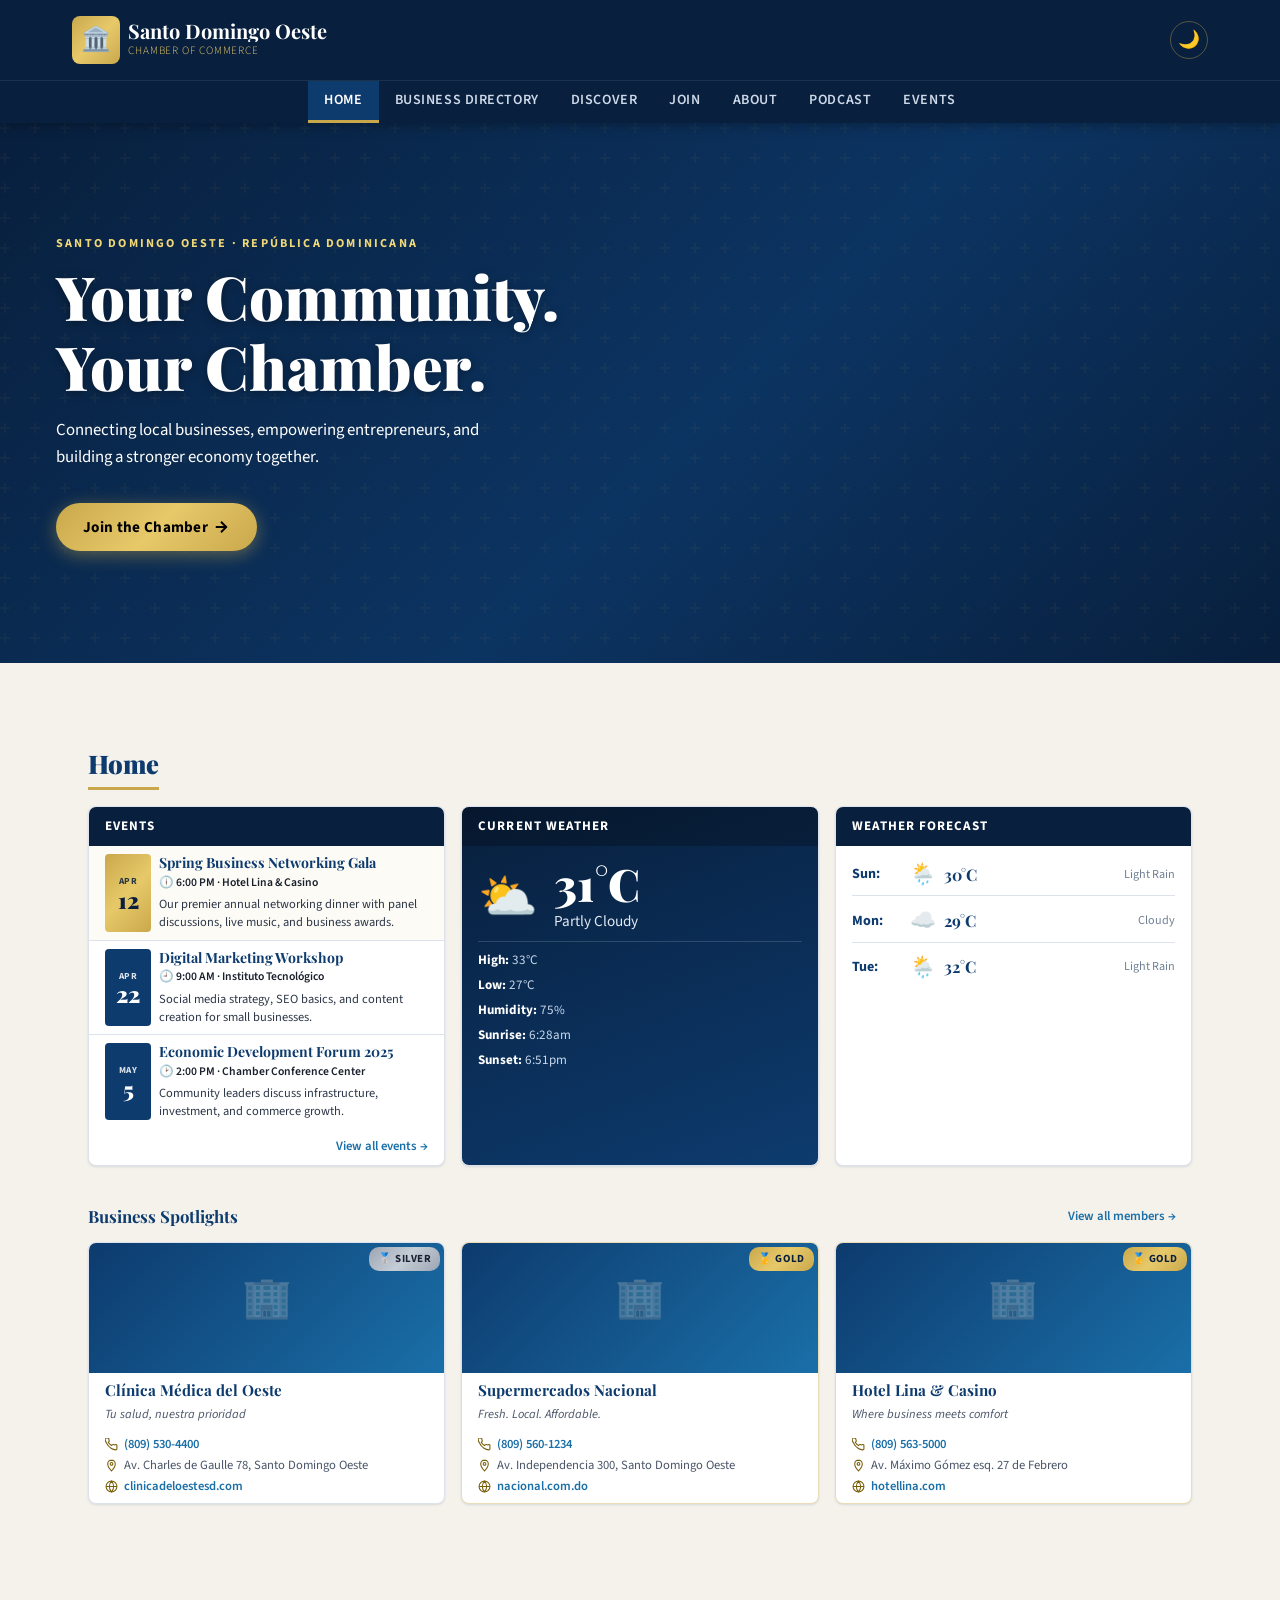
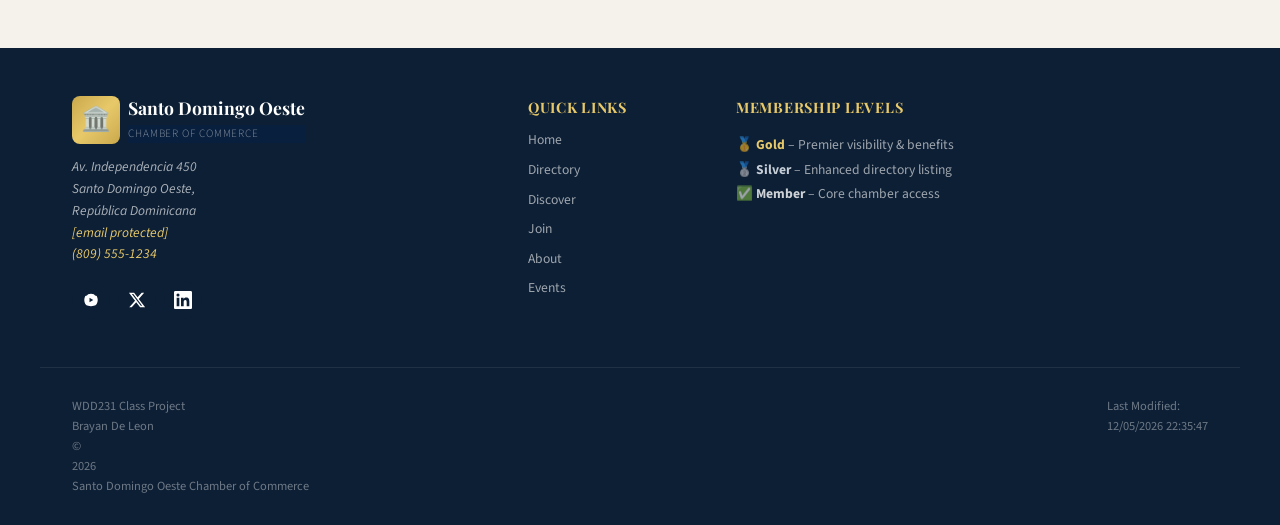
==== commit d619768c: "Week3" ====
--- a/chamber/index.html
+++ b/chamber/index.html
@@ -32,7 +32,7 @@
 
   <a href="#main-content" class="skip-link">Skip to main content</a>
 
-  <!-- ══════════ HEADER ══════════ -->
+ 
   <header id="main-header">
     <div class="header-inner">
       <a href="index.html" class="logo-group" aria-label="Santo Domingo Oeste Chamber of Commerce - Home">
@@ -64,7 +64,7 @@
     </nav>
   </header>
 
-  <!-- ══════════ HERO ══════════ -->
+ 
   <section class="hero" aria-labelledby="hero-heading">
     <div class="hero-bg" aria-hidden="true"></div>
     <div class="hero-overlay" aria-hidden="true"></div>
@@ -74,7 +74,7 @@
         Your Community.<br>Your Chamber.
       </h1>
       <p class="hero-subtitle">Connecting local businesses, empowering entrepreneurs, and building a stronger economy together.</p>
-      <!-- ★ CALL TO ACTION — required by rubric ★ -->
+   
       <a href="join.html" class="btn-cta" aria-label="Join the Santo Domingo Oeste Chamber of Commerce">
         Join the Chamber
         <svg viewBox="0 0 24 24" fill="none" stroke="currentColor" stroke-width="2.5" width="18" height="18" aria-hidden="true">
@@ -84,21 +84,16 @@
     </div>
   </section>
 
-  <!-- ══════════ MAIN ══════════ -->
+ 
   <main id="main-content">
     <div class="home-wrapper">
 
-      <!-- SECTION LABEL — mirrors wireframe "Home" label -->
+      
       <h2 class="home-section-label">Home</h2>
 
-      <!-- ─────────────────────────────────────────────────
-           INFO ROW  (wireframe: Events | Weather | Forecast)
-           Mobile: stacked single column
-           Desktop: 3-column equal grid
-      ───────────────────────────────────────────────────── -->
       <div class="info-row">
 
-        <!-- EVENTS -->
+     
         <section class="info-panel panel-events" aria-labelledby="events-heading">
           <h3 id="events-heading" class="panel-heading">Events</h3>
 
@@ -141,7 +136,7 @@
           <a href="events.html" class="panel-link">View all events →</a>
         </section>
 
-        <!-- CURRENT WEATHER -->
+        
         <section class="info-panel panel-weather" aria-labelledby="weather-heading">
           <h3 id="weather-heading" class="panel-heading">Current Weather</h3>
           <div id="weather-current" aria-live="polite" aria-atomic="true">
@@ -152,7 +147,7 @@
           </div>
         </section>
 
-        <!-- WEATHER FORECAST -->
+      
         <section class="info-panel panel-forecast" aria-labelledby="forecast-heading">
           <h3 id="forecast-heading" class="panel-heading">Weather Forecast</h3>
           <div id="weather-forecast" aria-live="polite" aria-atomic="true">
@@ -163,12 +158,8 @@
           </div>
         </section>
 
-      </div><!-- /.info-row -->
-
-      <!-- ─────────────────────────────────────────────────
-           BUSINESS SPOTLIGHTS  (wireframe: 3 cards in a row)
-           Mobile: stacked | Desktop: 3-column grid
-      ───────────────────────────────────────────────────── -->
+      </div>
+
       <section class="spotlights-section" aria-labelledby="spotlights-heading">
         <div class="spotlights-header">
           <h3 id="spotlights-heading" class="spotlights-title">Business Spotlights</h3>
@@ -183,10 +174,10 @@
         </div>
       </section>
 
-    </div><!-- /.home-wrapper -->
+    </div>
   </main>
 
-  <!-- ══════════ FOOTER ══════════ -->
+ 
   <footer id="main-footer">
     <div class="footer-top">
 
--- a/chamber/styles/home_style.css
+++ b/chamber/styles/home_style.css
@@ -1,12 +1,4 @@
-/* home_style.css — Home page styles for index.html
-   Layout mirrors the provided wireframes:
-   Desktop: Hero → [Events | Current Weather | Forecast] → [3 Spotlight cards]
-   Mobile:  Hero → Events → Weather → Forecast → Spotlights (all stacked)
-*/
-
-/* ═══════════════════════════════════════════
-   HERO
-═══════════════════════════════════════════ */
+
 .hero {
   position: relative;
   min-height: 480px;
@@ -14,6 +6,7 @@
   align-items: center;
   overflow: hidden;
   color: #ffffff;
+  background-color: var(--color-primary-dark); 
 }
 
 .hero-bg {
@@ -41,7 +34,7 @@
   );
 }
 
-/* subtle pattern on top of overlay */
+
 .hero-overlay::after {
   content: '';
   position: absolute;
@@ -63,7 +56,7 @@
   font-weight: 700;
   letter-spacing: 0.18em;
   text-transform: uppercase;
-  color: var(--color-accent-light);
+  color: #f0d878; 
   margin: 0 0 var(--space-sm);
 }
 
@@ -79,19 +72,20 @@
 
 .hero-subtitle {
   font-size: 0.98rem;
-  color: rgba(255,255,255,0.80);
+  color: #ffffff; 
   max-width: 460px;
   margin: 0 0 var(--space-xl);
   line-height: 1.6;
 }
 
-/* ── Call-To-Action button ── */
+
 .btn-cta {
   display: inline-flex;
   align-items: center;
   gap: var(--space-xs);
-  background: var(--color-gold-gradient);
-  color: var(--color-primary-dark);
+  background-color: #c8a84b; 
+  background-image: var(--color-gold-gradient);
+  color: #000000; 
   font-family: var(--font-body);
   font-size: 0.95rem;
   font-weight: 700;
@@ -109,19 +103,17 @@
   box-shadow: 0 8px 28px rgba(200,168,75,0.55);
   filter: brightness(1.07);
   text-decoration: none;
-  color: var(--color-primary-dark);
-}
-
-/* ═══════════════════════════════════════════
-   HOME WRAPPER
-═══════════════════════════════════════════ */
+  color: #000000;
+}
+
+
 .home-wrapper {
   max-width: 1200px;
   margin: 0 auto;
   padding: var(--space-xl) var(--space-md) var(--space-2xl);
 }
 
-/* "Home" section label — matches wireframe */
+
 .home-section-label {
   font-family: var(--font-display);
   font-size: 1.6rem;
@@ -133,17 +125,15 @@
   display: inline-block;
 }
 
-/* ═══════════════════════════════════════════
-   INFO ROW  (Events | Current Weather | Forecast)
-═══════════════════════════════════════════ */
+
 .info-row {
   display: grid;
-  grid-template-columns: 1fr;          /* mobile: stack */
+  grid-template-columns: 1fr;         
   gap: var(--space-md);
   margin-bottom: var(--space-xl);
 }
 
-/* ── Shared panel base ── */
+
 .info-panel {
   border-radius: var(--radius-md);
   overflow: hidden;
@@ -163,7 +153,7 @@
   padding: 0.55rem var(--space-md);
 }
 
-/* ── Events panel ── */
+
 .panel-events {
   background: var(--color-bg-card);
 }
@@ -230,14 +220,14 @@
 
 .event-meta {
   font-size: 0.73rem;
-  color: var(--color-text-muted);
+  color: #1a202c; 
   font-weight: 600;
   margin: 0 0 3px;
 }
 
 .event-desc {
   font-size: 0.78rem;
-  color: var(--color-text-light);
+  color: #2d3748; 
   margin: 0;
   line-height: 1.45;
   display: -webkit-box;
@@ -257,7 +247,7 @@
 
 .panel-link:hover { color: var(--color-primary); text-decoration: none; }
 
-/* ── Current Weather panel ── */
+
 .panel-weather {
   background: linear-gradient(160deg, var(--color-primary-dark) 0%, var(--color-primary) 100%);
 }
@@ -270,12 +260,19 @@
   display: flex;
   align-items: center;
   gap: var(--space-sm);
-  color: rgba(255,255,255,0.6);
+  color: #1a1a2e; 
+  background-color: transparent;
   font-size: 0.88rem;
   padding: var(--space-lg);
 }
 
-/* Current weather content (injected by JS) */
+
+.panel-weather .panel-loading {
+  color: #1a1a2e;
+  background-color: #f5f2ec; 
+}
+
+
 .weather-body {
   padding: var(--space-md);
   color: #ffffff;
@@ -303,7 +300,7 @@
 
 .weather-condition {
   font-size: 0.95rem;
-  color: rgba(255,255,255,0.75);
+  color: #e2eaf4; 
   text-transform: capitalize;
   margin: 2px 0 0;
 }
@@ -313,21 +310,21 @@
   flex-direction: column;
   gap: 4px;
   font-size: 0.82rem;
-  color: rgba(255,255,255,0.7);
-  border-top: 1px solid rgba(255,255,255,0.12);
+  color: #c8d8ec; 
+  border-top: 1px solid rgba(255,255,255,0.15);
   padding-top: var(--space-sm);
   margin-top: var(--space-sm);
 }
 
 .weather-detail-list span { display: block; }
-.weather-detail-list strong { color: rgba(255,255,255,0.92); }
-
-/* ── Forecast panel ── */
+.weather-detail-list strong { color: #ffffff; }
+
+
 .panel-forecast {
   background: var(--color-bg-card);
 }
 
-/* Forecast days list (injected by JS) */
+
 .forecast-list {
   padding: var(--space-sm) var(--space-md);
   display: flex;
@@ -371,9 +368,7 @@
   text-align: right;
 }
 
-/* ═══════════════════════════════════════════
-   SPOTLIGHTS  (mirrors wireframe 3-card row)
-═══════════════════════════════════════════ */
+
 .spotlights-section {
   margin-top: var(--space-md);
 }
@@ -395,12 +390,12 @@
 
 .spotlights-grid {
   display: grid;
-  grid-template-columns: 1fr;          /* mobile: stack */
+  grid-template-columns: 1fr;
   gap: var(--space-md);
-}
-
-/* Spotlight card — matches wireframe structure:
-   [image placeholder] | Business Name / tagline / email / phone / url */
+  background-color: var(--color-bg); 
+}
+
+
 .spotlight-card {
   background: var(--color-bg-card);
   border: 1px solid var(--color-border);
@@ -453,11 +448,6 @@
   z-index: 2;
 }
 
-.badge-gold  { background: var(--color-gold-gradient); color: var(--color-primary-dark); }
-.badge-silver {
-  background: linear-gradient(135deg, #9ba5b2 0%, #c5cdd6 50%, #9ba5b2 100%);
-  color: #1a2232;
-}
 
 .spotlight-body {
   padding: var(--space-sm) var(--space-md);
@@ -506,34 +496,29 @@
   margin-top: 2px;
 }
 
-/* ═══════════════════════════════════════════
-   RESPONSIVE — 640px+
-═══════════════════════════════════════════ */
+
 @media (min-width: 640px) {
   .hero-title { font-size: 2.8rem; }
 
-  /* Spotlights: 2 columns on tablet */
+  
   .spotlights-grid {
     grid-template-columns: repeat(2, 1fr);
   }
 }
 
-/* ═══════════════════════════════════════════
-   RESPONSIVE — 900px+ (desktop)
-   Matches desktop wireframe layout exactly
-═══════════════════════════════════════════ */
+
 @media (min-width: 900px) {
   .hero { min-height: 540px; }
   .hero-title { font-size: 3.4rem; }
   .hero-subtitle { font-size: 1.05rem; }
 
-  /* 3-equal-column info row */
+  
   .info-row {
     grid-template-columns: repeat(3, 1fr);
     align-items: stretch;
   }
 
-  /* Spotlights: 3 columns */
+  
   .spotlights-grid {
     grid-template-columns: repeat(3, 1fr);
   }
@@ -543,9 +528,7 @@
   .hero-title { font-size: 3.8rem; }
 }
 
-/* ═══════════════════════════════════════════
-   DARK MODE
-═══════════════════════════════════════════ */
+
 body.dark-mode .panel-events,
 body.dark-mode .panel-forecast,
 body.dark-mode .spotlight-card {
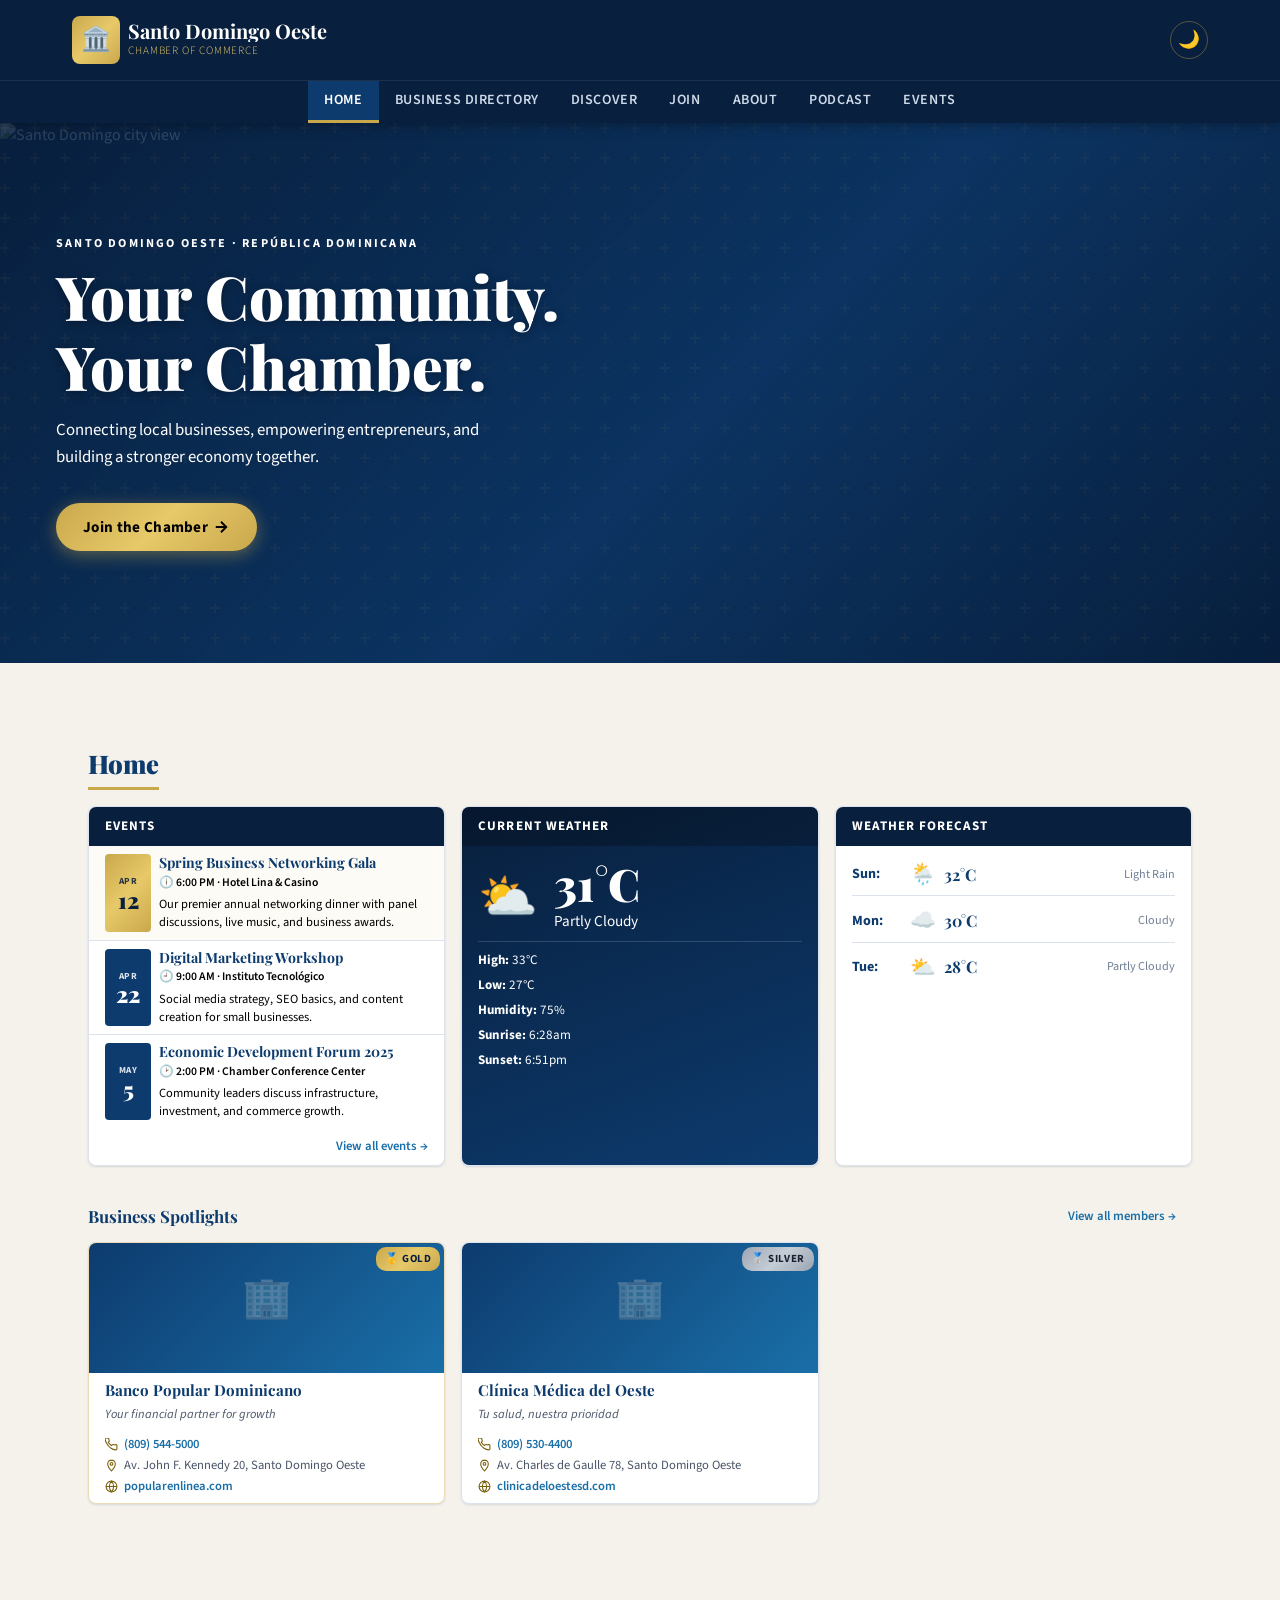
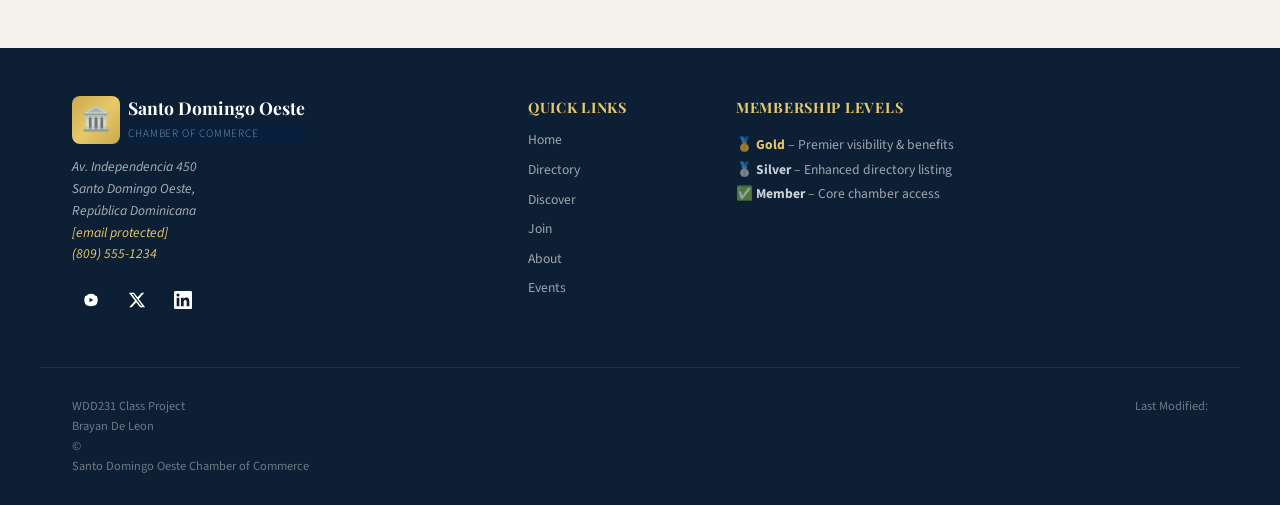
==== commit 3a3af218: "WEEK3" ====
--- a/chamber/index.html
+++ b/chamber/index.html
@@ -32,7 +32,6 @@
 
   <a href="#main-content" class="skip-link">Skip to main content</a>
 
- 
   <header id="main-header">
     <div class="header-inner">
       <a href="index.html" class="logo-group" aria-label="Santo Domingo Oeste Chamber of Commerce - Home">
@@ -64,9 +63,12 @@
     </nav>
   </header>
 
- 
   <section class="hero" aria-labelledby="hero-heading">
-    <div class="hero-bg" aria-hidden="true"></div>
+    <picture class="hero-picture">
+      <source media="(max-width: 600px)" srcset="https://images.unsplash.com/photo-1477959858617-67f85cf4f1df?w=600&q=70&fm=webp">
+      <source media="(max-width: 900px)" srcset="https://images.unsplash.com/photo-1477959858617-67f85cf4f1df?w=900&q=70&fm=webp">
+      <img src="https://images.unsplash.com/photo-1477959858617-67f85cf4f1df?w=1400&q=70&fm=webp" alt="Santo Domingo city view" class="hero-img" width="1400" height="800">
+    </picture>
     <div class="hero-overlay" aria-hidden="true"></div>
     <div class="hero-content">
       <p class="hero-eyebrow">Santo Domingo Oeste · República Dominicana</p>
@@ -84,16 +86,13 @@
     </div>
   </section>
 
- 
   <main id="main-content">
     <div class="home-wrapper">
 
-      
       <h2 class="home-section-label">Home</h2>
 
       <div class="info-row">
 
-     
         <section class="info-panel panel-events" aria-labelledby="events-heading">
           <h3 id="events-heading" class="panel-heading">Events</h3>
 
@@ -136,7 +135,6 @@
           <a href="events.html" class="panel-link">View all events →</a>
         </section>
 
-        
         <section class="info-panel panel-weather" aria-labelledby="weather-heading">
           <h3 id="weather-heading" class="panel-heading">Current Weather</h3>
           <div id="weather-current" aria-live="polite" aria-atomic="true">
@@ -147,7 +145,6 @@
           </div>
         </section>
 
-      
         <section class="info-panel panel-forecast" aria-labelledby="forecast-heading">
           <h3 id="forecast-heading" class="panel-heading">Weather Forecast</h3>
           <div id="weather-forecast" aria-live="polite" aria-atomic="true">
@@ -177,7 +174,6 @@
     </div>
   </main>
 
- 
   <footer id="main-footer">
     <div class="footer-top">
 
--- a/chamber/styles/home_style.css
+++ b/chamber/styles/home_style.css
@@ -1,4 +1,3 @@
-
 .hero {
   position: relative;
   min-height: 480px;
@@ -9,12 +8,20 @@
   background-color: var(--color-primary-dark); 
 }
 
-.hero-bg {
+/* NUEVAS CLASES PARA EL HERO IMAGE */
+.hero-picture {
   position: absolute;
   inset: 0;
-  background-image: url('https://images.unsplash.com/photo-1477959858617-67f85cf4f1df?w=1400&q=80');
-  background-size: cover;
-  background-position: center 40%;
+  width: 100%;
+  height: 100%;
+  z-index: 0;
+}
+
+.hero-img {
+  width: 100%;
+  height: 100%;
+  object-fit: cover;
+  object-position: center 40%;
   animation: heroZoom 16s ease-in-out infinite alternate;
 }
 
@@ -32,8 +39,8 @@
     rgba(13,59,110,0.75) 55%,
     rgba(8,31,61,0.65) 100%
   );
-}
-
+  z-index: 1;
+}
 
 .hero-overlay::after {
   content: '';
@@ -56,7 +63,7 @@
   font-weight: 700;
   letter-spacing: 0.18em;
   text-transform: uppercase;
-  color: #f0d878; 
+  color: #ffffff; /* MEJOR CONTRASTE */
   margin: 0 0 var(--space-sm);
 }
 
@@ -77,7 +84,6 @@
   margin: 0 0 var(--space-xl);
   line-height: 1.6;
 }
-
 
 .btn-cta {
   display: inline-flex;
@@ -106,13 +112,11 @@
   color: #000000;
 }
 
-
 .home-wrapper {
   max-width: 1200px;
   margin: 0 auto;
   padding: var(--space-xl) var(--space-md) var(--space-2xl);
 }
-
 
 .home-section-label {
   font-family: var(--font-display);
@@ -125,14 +129,12 @@
   display: inline-block;
 }
 
-
 .info-row {
   display: grid;
   grid-template-columns: 1fr;         
   gap: var(--space-md);
   margin-bottom: var(--space-xl);
 }
-
 
 .info-panel {
   border-radius: var(--radius-md);
@@ -153,7 +155,6 @@
   padding: 0.55rem var(--space-md);
 }
 
-
 .panel-events {
   background: var(--color-bg-card);
 }
@@ -220,14 +221,14 @@
 
 .event-meta {
   font-size: 0.73rem;
-  color: #1a202c; 
+  color: #000000; /* MEJOR CONTRASTE */
   font-weight: 600;
   margin: 0 0 3px;
 }
 
 .event-desc {
   font-size: 0.78rem;
-  color: #2d3748; 
+  color: #000000; /* MEJOR CONTRASTE */
   margin: 0;
   line-height: 1.45;
   display: -webkit-box;
@@ -247,7 +248,6 @@
 
 .panel-link:hover { color: var(--color-primary); text-decoration: none; }
 
-
 .panel-weather {
   background: linear-gradient(160deg, var(--color-primary-dark) 0%, var(--color-primary) 100%);
 }
@@ -260,18 +260,16 @@
   display: flex;
   align-items: center;
   gap: var(--space-sm);
-  color: #1a1a2e; 
+  color: #000000; /* MEJOR CONTRASTE */
   background-color: transparent;
   font-size: 0.88rem;
   padding: var(--space-lg);
 }
 
-
 .panel-weather .panel-loading {
-  color: #1a1a2e;
+  color: #000000;
   background-color: #f5f2ec; 
 }
-
 
 .weather-body {
   padding: var(--space-md);
@@ -300,7 +298,7 @@
 
 .weather-condition {
   font-size: 0.95rem;
-  color: #e2eaf4; 
+  color: #ffffff; /* MEJOR CONTRASTE */
   text-transform: capitalize;
   margin: 2px 0 0;
 }
@@ -310,7 +308,7 @@
   flex-direction: column;
   gap: 4px;
   font-size: 0.82rem;
-  color: #c8d8ec; 
+  color: #ffffff; /* MEJOR CONTRASTE */
   border-top: 1px solid rgba(255,255,255,0.15);
   padding-top: var(--space-sm);
   margin-top: var(--space-sm);
@@ -319,11 +317,9 @@
 .weather-detail-list span { display: block; }
 .weather-detail-list strong { color: #ffffff; }
 
-
 .panel-forecast {
   background: var(--color-bg-card);
 }
-
 
 .forecast-list {
   padding: var(--space-sm) var(--space-md);
@@ -368,7 +364,6 @@
   text-align: right;
 }
 
-
 .spotlights-section {
   margin-top: var(--space-md);
 }
@@ -394,7 +389,6 @@
   gap: var(--space-md);
   background-color: var(--color-bg); 
 }
-
 
 .spotlight-card {
   background: var(--color-bg-card);
@@ -448,7 +442,6 @@
   z-index: 2;
 }
 
-
 .spotlight-body {
   padding: var(--space-sm) var(--space-md);
   flex: 1;
@@ -496,29 +489,23 @@
   margin-top: 2px;
 }
 
-
 @media (min-width: 640px) {
   .hero-title { font-size: 2.8rem; }
-
-  
   .spotlights-grid {
     grid-template-columns: repeat(2, 1fr);
   }
 }
-
 
 @media (min-width: 900px) {
   .hero { min-height: 540px; }
   .hero-title { font-size: 3.4rem; }
   .hero-subtitle { font-size: 1.05rem; }
 
-  
   .info-row {
     grid-template-columns: repeat(3, 1fr);
     align-items: stretch;
   }
 
-  
   .spotlights-grid {
     grid-template-columns: repeat(3, 1fr);
   }
@@ -527,7 +514,6 @@
 @media (min-width: 1200px) {
   .hero-title { font-size: 3.8rem; }
 }
-
 
 body.dark-mode .panel-events,
 body.dark-mode .panel-forecast,
